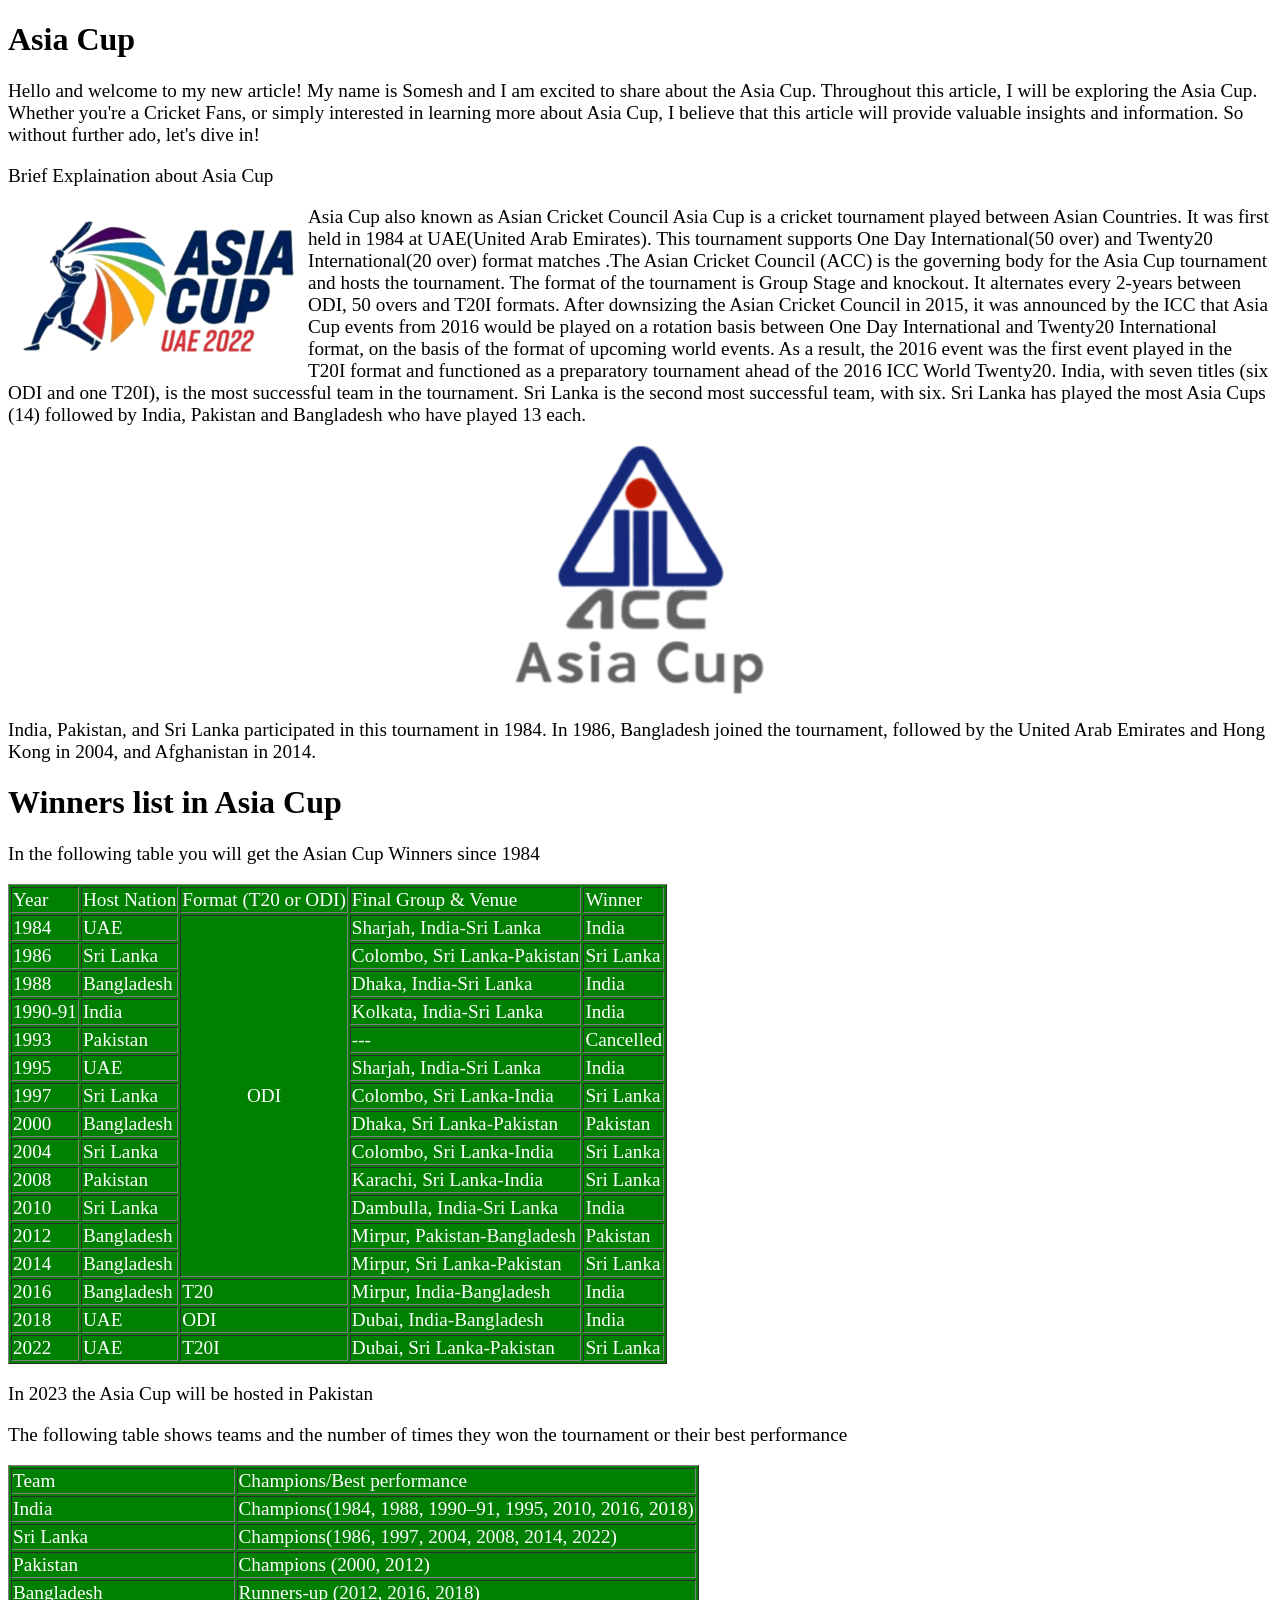
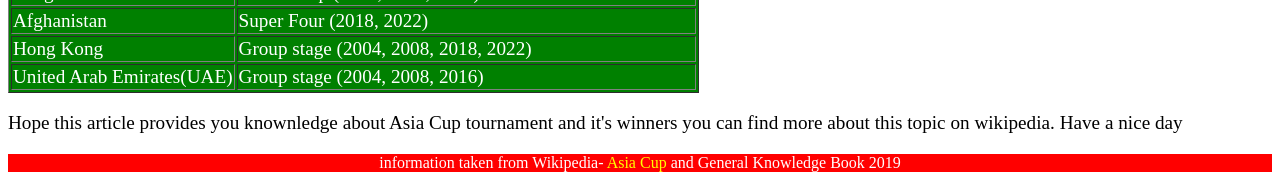
==== index.html @ bb352788 "Add files via upload" ====
<!DOCTYPE html>
<html lang="en">
<head>
    <meta charset="UTF-8">
    <meta http-equiv="X-UA-Compatible" content="IE=edge">
    <meta name="viewport" content="width=device-width, initial-scale=1.0">
    <title>Asian Cup - Cricket    </title>
    <link rel="stylesheet" href="style.css">
</head>
<body>

    <main>
        <h1>Asia Cup</h1>
        <p>Hello and welcome to my new article! My name is Somesh and I am excited to share about the Asia Cup. Throughout this article, I will be exploring the Asia Cup. Whether you're a Cricket Fans, or simply interested in learning more about Asia Cup, I believe that this article will provide valuable insights and information. So without further ado, let's dive in!</p>
        <p>Brief Explaination about Asia Cup</p>
        <img class="img1" src="ACC_Asia_Cup_2022_UAE_Logo.png" alt="" title="Asia Cup UAE 2022">
        <p>Asia Cup also known as Asian Cricket Council Asia Cup is a cricket tournament played between Asian Countries. It was first held in 1984 at UAE(United Arab Emirates). This tournament supports One Day International(50 over) and Twenty20 International(20 over) format matches .The Asian Cricket Council (ACC) is the governing body for the Asia Cup tournament and hosts the tournament. The format of the tournament is Group Stage and knockout. It alternates every 2-years between ODI, 50 overs and T20I formats. After downsizing the Asian Cricket Council in 2015, it was announced by the ICC that Asia Cup events from 2016 would be played on a rotation basis between One Day International and Twenty20 International format, on the basis of the format of upcoming world events. As a result, the 2016 event was the first event played in the T20I format and functioned as a preparatory tournament ahead of the 2016 ICC World Twenty20. India, with seven titles (six ODI and one T20I), is the most successful team in the tournament. Sri Lanka is the second most successful team, with six. Sri Lanka has played the most Asia Cups (14) followed by India, Pakistan and Bangladesh who have played 13 each.</p>
        <center><img class="img2" src="Asia_Cup_(logo).svg.png" alt="" title="Asian Cricket Council Asia Cup"></center>
        <p>India, Pakistan, and Sri Lanka participated in this tournament in 1984. In 1986, Bangladesh joined the tournament, followed by the United Arab Emirates and Hong Kong in 2004, and Afghanistan in 2014.</p>
        <h1>Winners list in Asia Cup</h1>
        <p>In the following table you will get the Asian Cup Winners since 1984</p>
        <table border="1">
            <tr>
                <td>Year</td>
                <td>Host Nation</td>
                <td>Format (T20 or ODI)</td>
                <td>Final Group & Venue</td>
                <td>Winner</td>
            </tr>
            <tr>
                <td>1984</td>
                <td>UAE</td>
                <td rowspan="13"><center>ODI</center></td>
                <td>Sharjah, India-Sri Lanka</td>
                <td>India</td>
            </tr>
            <tr>
                <td>1986</td>
                <td>Sri Lanka</td>
                <td>Colombo, Sri Lanka-Pakistan</td>
                <td>Sri Lanka</td>
            </tr>
            <tr>
                <td>1988</td>
                <td>Bangladesh</td>
                <td>Dhaka, India-Sri Lanka</td>
                <td>India</td>
            </tr>
            <tr>
                <td>1990-91</td>
                <td>India</td>
                <td>Kolkata, India-Sri Lanka</td>
                <td>India</td>
            </tr>
            <tr>
                <td>1993</td>
                <td>Pakistan</td>
                <td>---</td>
                <td>Cancelled</td>
            </tr>
            <tr>
                <td>1995</td>
                <td>UAE</td>
                <td>Sharjah, India-Sri Lanka</td>
                <td>India</td>
            </tr>
            <tr>
                <td>1997</td>
                <td>Sri Lanka</td>
                <td>Colombo, Sri Lanka-India</td>
                <td>Sri Lanka</td>
            </tr>
            <tr>
                <td>2000</td>
                <td>Bangladesh</td>
                <td>Dhaka, Sri Lanka-Pakistan</td>
                <td>Pakistan</td>
            </tr>
            <tr>
                <td>2004</td>
                <td>Sri Lanka</td>
                <td>Colombo, Sri Lanka-India</td>
                <td>Sri Lanka</td>
            </tr>
            <tr>
                <td>2008</td>
                <td>Pakistan</td>
                <td>Karachi, Sri Lanka-India</td>
                <td>Sri Lanka</td>
            </tr>
            <tr>
                <td>2010</td>
                <td>Sri Lanka</td>
                <td>Dambulla, India-Sri Lanka</td>
                <td>India</td>
            </tr>
            <tr>
                <td>2012</td>
                <td>Bangladesh</td>
                <td>Mirpur, Pakistan-Bangladesh</td>
                <td>Pakistan</td>
            </tr>
            <tr>
                <td>2014</td>
                <td>Bangladesh</td>
                <td>Mirpur, Sri Lanka-Pakistan</td>
                <td>Sri Lanka</td>
            </tr>
            <tr>
                <td>2016</td>
                <td>Bangladesh</td>
                <td>T20</td>
                <td>Mirpur, India-Bangladesh</td>
                <td>India</td>
            </tr>
            <tr>
                <td>2018</td>
                <td>UAE</td>
                <td>ODI</td>
                <td>Dubai, India-Bangladesh</td>
                <td>India</td>
            </tr>
            <tr>
                <td>2022</td>
                <td>UAE</td>
                <td>T20I</td>
                <td>Dubai, Sri Lanka-Pakistan</td>
                <td>Sri Lanka</td>
            </tr>
        </table>
        <P>In 2023 the Asia Cup will be hosted in Pakistan</P>
        <P>The following table shows teams and the number of times they won the tournament or their best performance</P>
        <table border="1">
            <tr>
                <td>Team</td>
                <td>Champions/Best performance</td>
            </tr>
            <tr>
                <td>India</td>
                <td>Champions(1984, 1988, 1990–91, 1995, 2010, 2016, 2018)</td>
            </tr>
            <tr>
                <td>Sri Lanka</td>
                <td>Champions(1986, 1997, 2004, 2008, 2014, 2022)</td>
            </tr>
            <tr>
                <td>Pakistan</td>
                <td>Champions (2000, 2012)</td>
            </tr>
            <tr>
                <td>Bangladesh</td>
                <td>Runners-up (2012, 2016, 2018)</td>
            </tr>
            <tr>
                <td>Afghanistan</td>
                <td>Super Four (2018, 2022)</td>
            </tr>
            <tr>
                <td>Hong Kong</td>
                <td>Group stage (2004, 2008, 2018, 2022)</td>
            </tr>
            <tr>
                <td>United Arab Emirates(UAE)</td>
                <td>Group stage (2004, 2008, 2016)</td>
            </tr>
        </table>
        <p>Hope this article provides you knownledge about Asia Cup tournament and it's winners you can find more about this topic on wikipedia. Have a nice day</p>
    </main>
    <footer>information taken from Wikipedia- <a href="https://en.wikipedia.org/wiki/Asia_Cup">Asia Cup</a> and General Knowledge Book 2019</footer>
</body>
</html>
---- style.css ----
p {
    font-size: larger;
    font-family: cursive;
}
.img1 {
    float: left;
}
.img2 {
    height: 250px;
    width: 250px;
}
table {
    border-color: black solid;
    background-color: green;
    color: white;
    font-size: larger;
    font-family: cursive;
}
footer {
    left: 0;
    bottom: 0;
    width: 100%;
    background-color: red;
    color: white;
    text-align: center;
}
footer a {
    text-decoration: none;
    color: yellow;
}
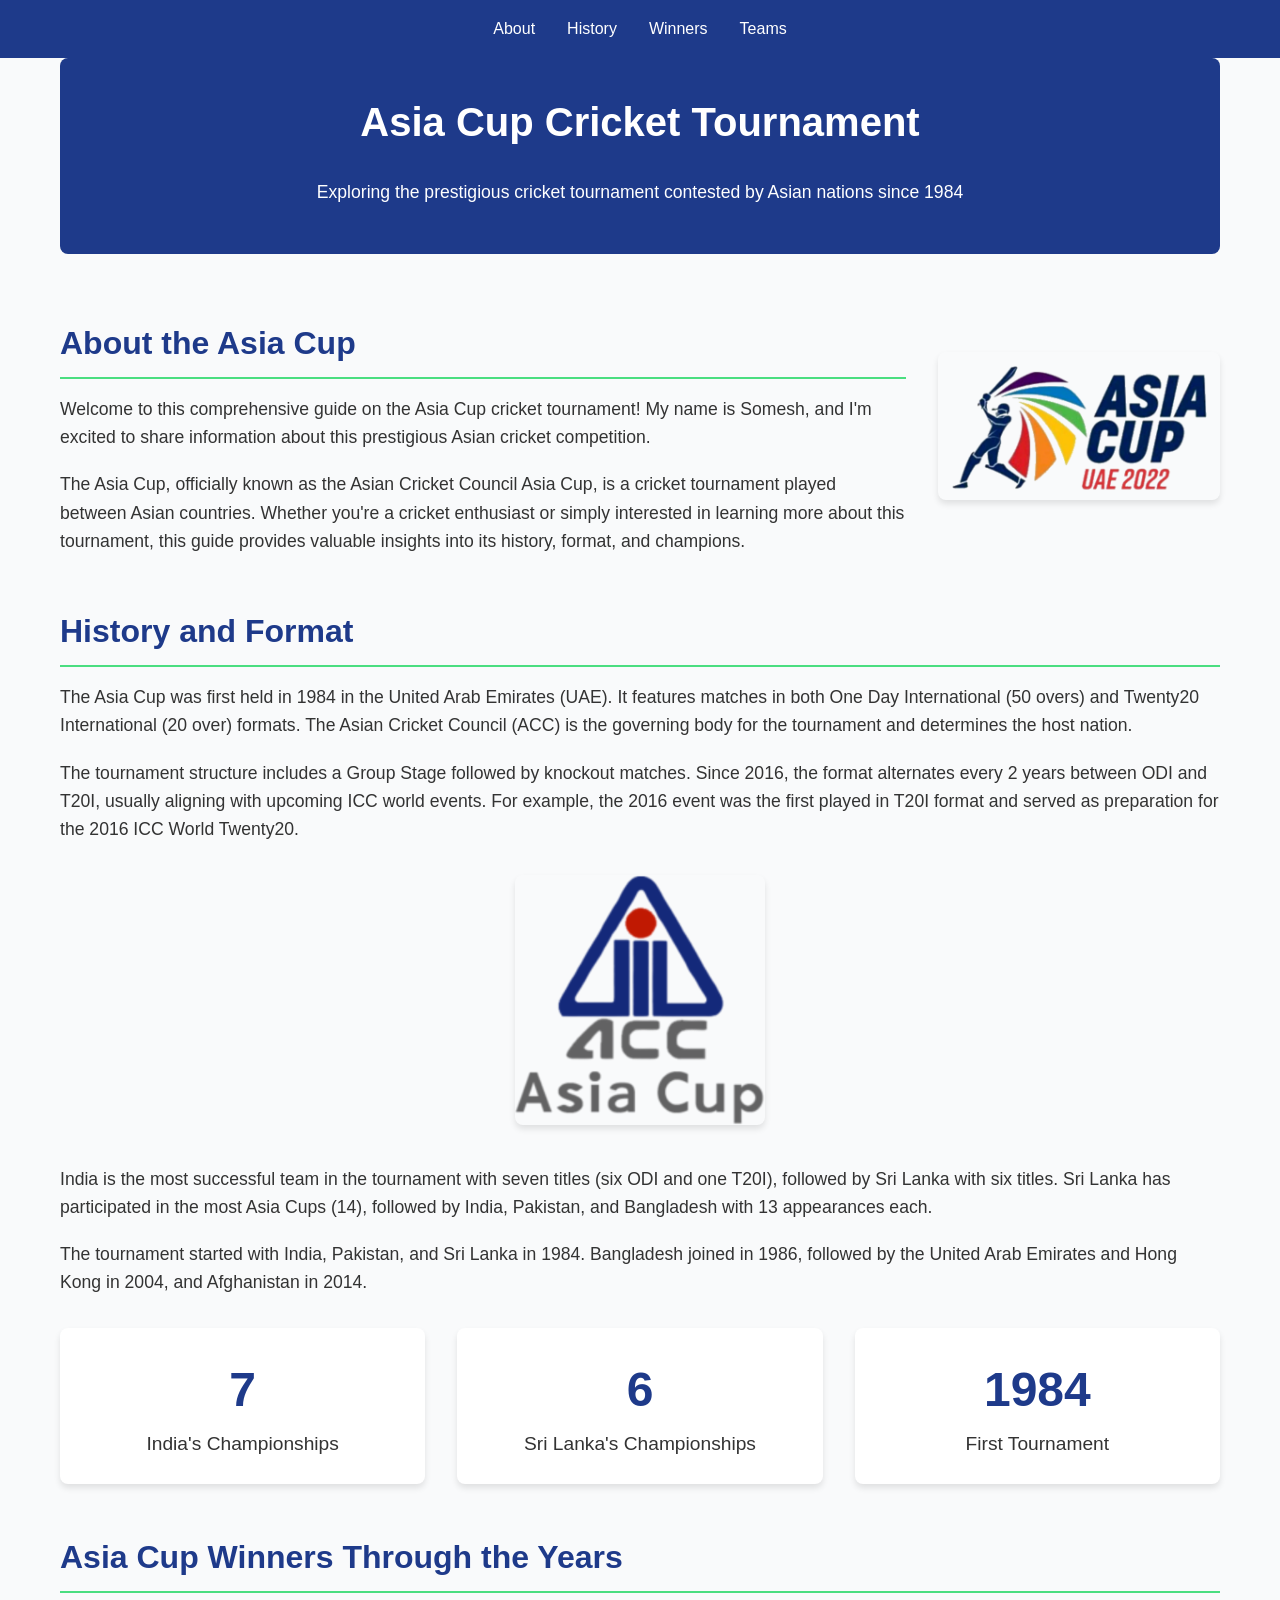
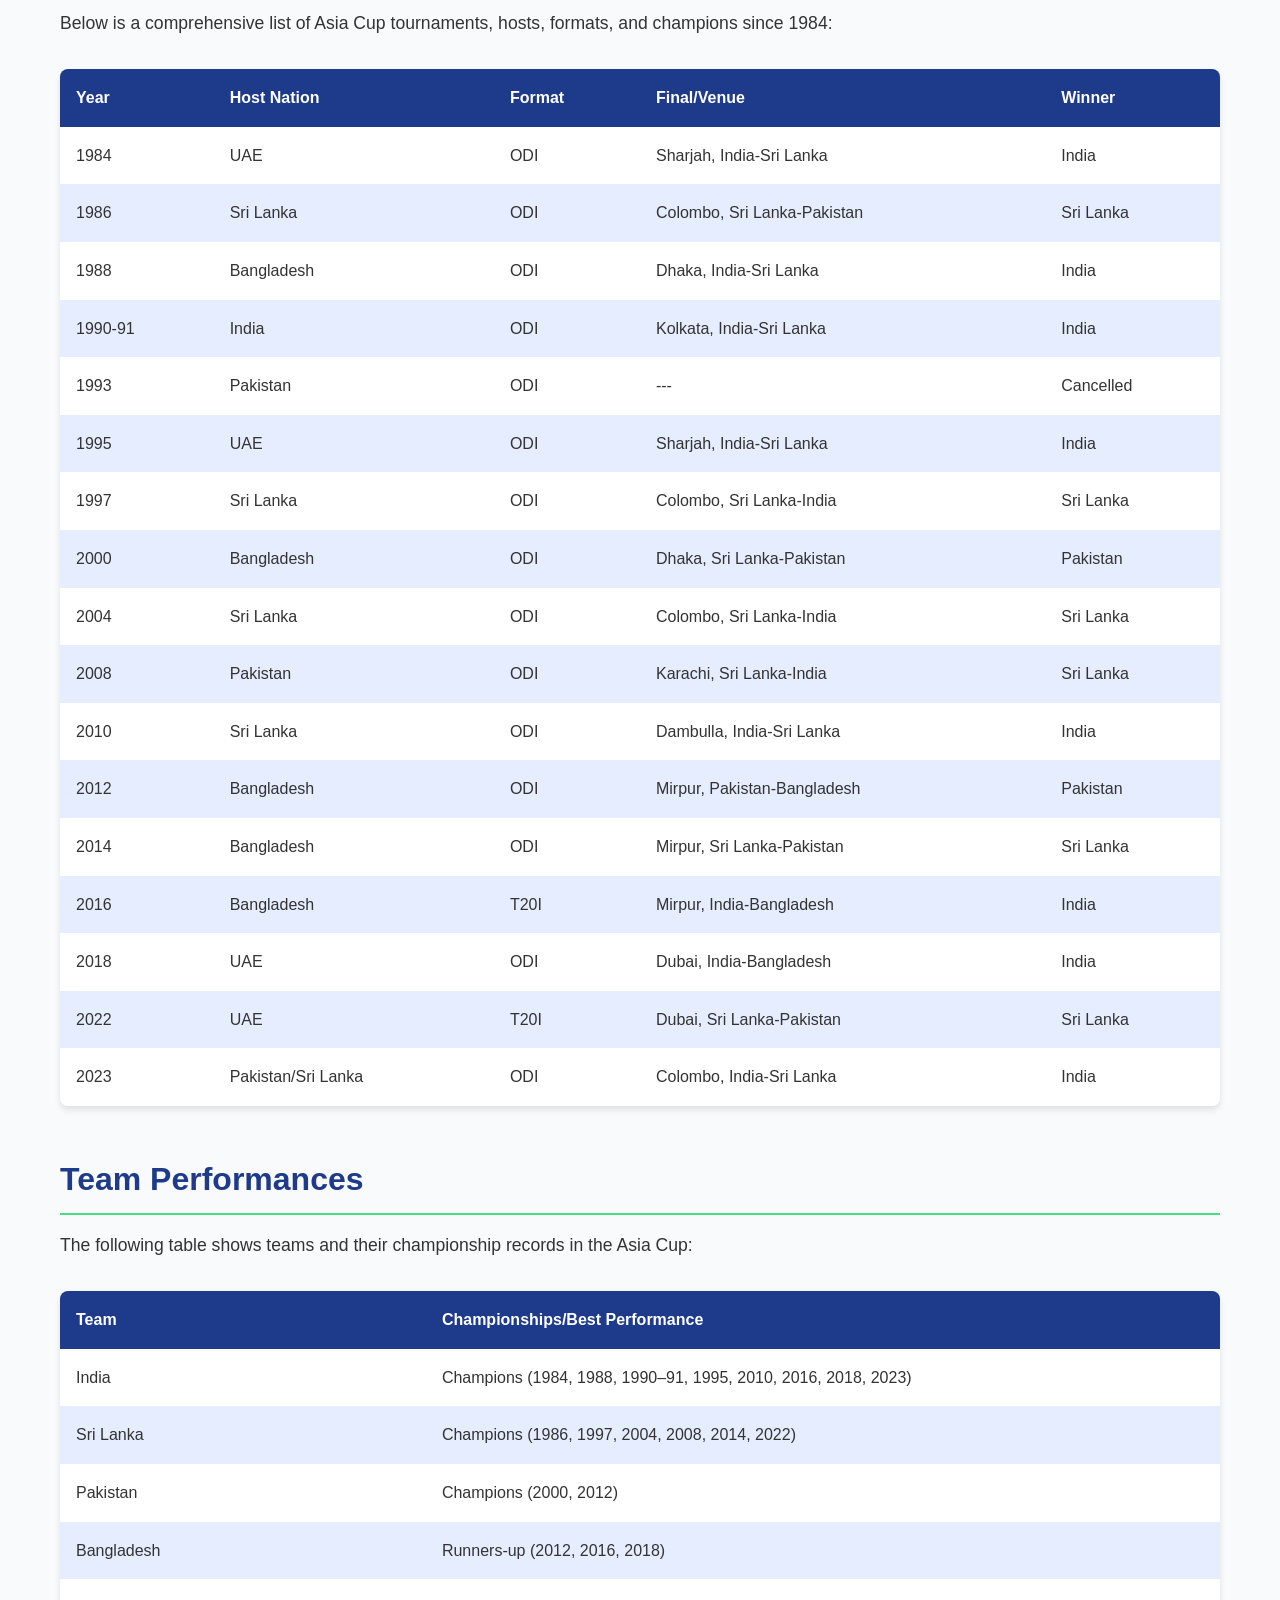
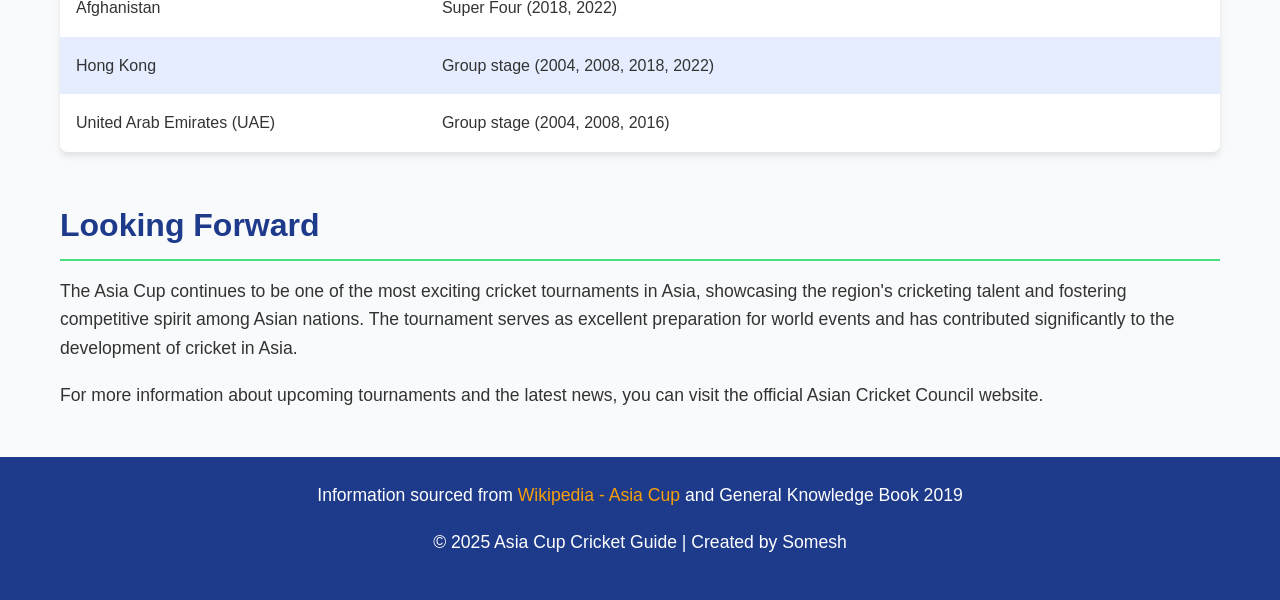
==== commit fe63a248: "Update index.html" ====
--- a/index.html
+++ b/index.html
@@ -4,168 +4,500 @@
     <meta charset="UTF-8">
     <meta http-equiv="X-UA-Compatible" content="IE=edge">
     <meta name="viewport" content="width=device-width, initial-scale=1.0">
-    <title>Asian Cup - Cricket    </title>
-    <link rel="stylesheet" href="style.css">
+    <meta name="google-site-verification" content="39ZZ3-L82EYcv0VTe3pwv89gAWM722PLMwTSC3e5MtI" />
+    <title>Asia Cup Cricket - History and Champions</title>
+    <style>
+        :root {
+            --primary-color: #1e3a8a;
+            --secondary-color: #4ade80;
+            --accent-color: #f59e0b;
+            --text-color: #333;
+            --light-bg: #f9fafb;
+            --table-header: #1e3a8a;
+            --table-row-even: #e5edff;
+            --table-row-odd: #ffffff;
+        }
+        
+        * {
+            margin: 0;
+            padding: 0;
+            box-sizing: border-box;
+        }
+        
+        body {
+            font-family: 'Segoe UI', Tahoma, Geneva, Verdana, sans-serif;
+            line-height: 1.6;
+            color: var(--text-color);
+            background-color: var(--light-bg);
+        }
+        
+        .container {
+            max-width: 1200px;
+            margin: 0 auto;
+            padding: 0 20px;
+        }
+        
+        header {
+            background-color: var(--primary-color);
+            color: white;
+            padding: 1rem 0;
+            position: sticky;
+            top: 0;
+            z-index: 100;
+        }
+        
+        nav ul {
+            display: flex;
+            list-style: none;
+            justify-content: center;
+            gap: 2rem;
+        }
+        
+        nav a {
+            color: white;
+            text-decoration: none;
+            font-weight: 500;
+            transition: color 0.3s;
+        }
+        
+        nav a:hover {
+            color: var(--accent-color);
+        }
+        
+        main {
+            padding: 2rem 0;
+        }
+        
+        section {
+            margin-bottom: 3rem;
+        }
+        
+        h1, h2, h3 {
+            color: var(--primary-color);
+            margin-bottom: 1rem;
+        }
+        
+        h1 {
+            font-size: 2.5rem;
+            text-align: center;
+            margin-bottom: 1.5rem;
+        }
+        
+        h2 {
+            font-size: 2rem;
+            border-bottom: 2px solid var(--secondary-color);
+            padding-bottom: 0.5rem;
+            margin-top: 2rem;
+        }
+        
+        p {
+            margin-bottom: 1.2rem;
+            font-size: 1.1rem;
+        }
+        
+        .hero {
+            text-align: center;
+            padding: 2rem 0;
+            background-color: var(--primary-color);
+            color: white;
+            margin-bottom: 2rem;
+            border-radius: 8px;
+        }
+        
+        .hero h1 {
+            color: white;
+        }
+        
+        .hero p {
+            max-width: 800px;
+            margin: 0 auto 1rem;
+        }
+        
+        .intro {
+            display: flex;
+            align-items: center;
+            gap: 2rem;
+            margin-bottom: 2rem;
+        }
+        
+        @media (max-width: 768px) {
+            .intro {
+                flex-direction: column;
+            }
+        }
+        
+        .intro-text {
+            flex: 3;
+        }
+        
+        .intro-image {
+            flex: 1;
+            text-align: center;
+        }
+        
+        img {
+            max-width: 100%;
+            height: auto;
+            border-radius: 8px;
+            box-shadow: 0 4px 6px rgba(0, 0, 0, 0.1);
+        }
+        
+        .logo-container {
+            text-align: center;
+            margin: 2rem 0;
+        }
+        
+        .logo {
+            height: 250px;
+            width: auto;
+        }
+        
+        table {
+            width: 100%;
+            border-collapse: collapse;
+            margin: 2rem 0;
+            box-shadow: 0 4px 6px rgba(0, 0, 0, 0.1);
+            border-radius: 8px;
+            overflow: hidden;
+        }
+        
+        th, td {
+            padding: 1rem;
+            text-align: left;
+            border: none;
+        }
+        
+        th {
+            background-color: var(--table-header);
+            color: white;
+            font-weight: 600;
+        }
+        
+        tr:nth-child(even) {
+            background-color: var(--table-row-even);
+        }
+        
+        tr:nth-child(odd) {
+            background-color: var(--table-row-odd);
+        }
+        
+        footer {
+            background-color: var(--primary-color);
+            color: white;
+            text-align: center;
+            padding: 1.5rem 0;
+            margin-top: 3rem;
+        }
+        
+        footer a {
+            color: var(--accent-color);
+            text-decoration: none;
+            font-weight: 500;
+        }
+        
+        footer a:hover {
+            text-decoration: underline;
+        }
+        
+        .stats-container {
+            display: grid;
+            grid-template-columns: repeat(auto-fit, minmax(300px, 1fr));
+            gap: 2rem;
+            margin: 2rem 0;
+        }
+        
+        .stat-card {
+            background-color: white;
+            border-radius: 8px;
+            padding: 1.5rem;
+            box-shadow: 0 4px 6px rgba(0, 0, 0, 0.1);
+            text-align: center;
+        }
+        
+        .stat-number {
+            font-size: 3rem;
+            font-weight: bold;
+            color: var(--primary-color);
+        }
+        
+        .stat-title {
+            font-size: 1.2rem;
+            color: var(--text-color);
+        }
+        
+        @media (max-width: 768px) {
+            nav ul {
+                flex-direction: column;
+                gap: 0.5rem;
+                text-align: center;
+            }
+            
+            table {
+                display: block;
+                overflow-x: auto;
+            }
+            
+            .stat-card {
+                padding: 1rem;
+            }
+        }
+    </style>
 </head>
 <body>
+    <header>
+        <div class="container">
+            <nav>
+                <ul>
+                    <li><a href="#about">About</a></li>
+                    <li><a href="#history">History</a></li>
+                    <li><a href="#winners">Winners</a></li>
+                    <li><a href="#teams">Teams</a></li>
+                </ul>
+            </nav>
+        </div>
+    </header>
 
-    <main>
-        <h1>Asia Cup</h1>
-        <p>Hello and welcome to my new article! My name is Somesh and I am excited to share about the Asia Cup. Throughout this article, I will be exploring the Asia Cup. Whether you're a Cricket Fans, or simply interested in learning more about Asia Cup, I believe that this article will provide valuable insights and information. So without further ado, let's dive in!</p>
-        <p>Brief Explaination about Asia Cup</p>
-        <img class="img1" src="ACC_Asia_Cup_2022_UAE_Logo.png" alt="" title="Asia Cup UAE 2022">
-        <p>Asia Cup also known as Asian Cricket Council Asia Cup is a cricket tournament played between Asian Countries. It was first held in 1984 at UAE(United Arab Emirates). This tournament supports One Day International(50 over) and Twenty20 International(20 over) format matches .The Asian Cricket Council (ACC) is the governing body for the Asia Cup tournament and hosts the tournament. The format of the tournament is Group Stage and knockout. It alternates every 2-years between ODI, 50 overs and T20I formats. After downsizing the Asian Cricket Council in 2015, it was announced by the ICC that Asia Cup events from 2016 would be played on a rotation basis between One Day International and Twenty20 International format, on the basis of the format of upcoming world events. As a result, the 2016 event was the first event played in the T20I format and functioned as a preparatory tournament ahead of the 2016 ICC World Twenty20. India, with seven titles (six ODI and one T20I), is the most successful team in the tournament. Sri Lanka is the second most successful team, with six. Sri Lanka has played the most Asia Cups (14) followed by India, Pakistan and Bangladesh who have played 13 each.</p>
-        <center><img class="img2" src="Asia_Cup_(logo).svg.png" alt="" title="Asian Cricket Council Asia Cup"></center>
-        <p>India, Pakistan, and Sri Lanka participated in this tournament in 1984. In 1986, Bangladesh joined the tournament, followed by the United Arab Emirates and Hong Kong in 2004, and Afghanistan in 2014.</p>
-        <h1>Winners list in Asia Cup</h1>
-        <p>In the following table you will get the Asian Cup Winners since 1984</p>
-        <table border="1">
-            <tr>
-                <td>Year</td>
-                <td>Host Nation</td>
-                <td>Format (T20 or ODI)</td>
-                <td>Final Group & Venue</td>
-                <td>Winner</td>
-            </tr>
-            <tr>
-                <td>1984</td>
-                <td>UAE</td>
-                <td rowspan="13"><center>ODI</center></td>
-                <td>Sharjah, India-Sri Lanka</td>
-                <td>India</td>
-            </tr>
-            <tr>
-                <td>1986</td>
-                <td>Sri Lanka</td>
-                <td>Colombo, Sri Lanka-Pakistan</td>
-                <td>Sri Lanka</td>
-            </tr>
-            <tr>
-                <td>1988</td>
-                <td>Bangladesh</td>
-                <td>Dhaka, India-Sri Lanka</td>
-                <td>India</td>
-            </tr>
-            <tr>
-                <td>1990-91</td>
-                <td>India</td>
-                <td>Kolkata, India-Sri Lanka</td>
-                <td>India</td>
-            </tr>
-            <tr>
-                <td>1993</td>
-                <td>Pakistan</td>
-                <td>---</td>
-                <td>Cancelled</td>
-            </tr>
-            <tr>
-                <td>1995</td>
-                <td>UAE</td>
-                <td>Sharjah, India-Sri Lanka</td>
-                <td>India</td>
-            </tr>
-            <tr>
-                <td>1997</td>
-                <td>Sri Lanka</td>
-                <td>Colombo, Sri Lanka-India</td>
-                <td>Sri Lanka</td>
-            </tr>
-            <tr>
-                <td>2000</td>
-                <td>Bangladesh</td>
-                <td>Dhaka, Sri Lanka-Pakistan</td>
-                <td>Pakistan</td>
-            </tr>
-            <tr>
-                <td>2004</td>
-                <td>Sri Lanka</td>
-                <td>Colombo, Sri Lanka-India</td>
-                <td>Sri Lanka</td>
-            </tr>
-            <tr>
-                <td>2008</td>
-                <td>Pakistan</td>
-                <td>Karachi, Sri Lanka-India</td>
-                <td>Sri Lanka</td>
-            </tr>
-            <tr>
-                <td>2010</td>
-                <td>Sri Lanka</td>
-                <td>Dambulla, India-Sri Lanka</td>
-                <td>India</td>
-            </tr>
-            <tr>
-                <td>2012</td>
-                <td>Bangladesh</td>
-                <td>Mirpur, Pakistan-Bangladesh</td>
-                <td>Pakistan</td>
-            </tr>
-            <tr>
-                <td>2014</td>
-                <td>Bangladesh</td>
-                <td>Mirpur, Sri Lanka-Pakistan</td>
-                <td>Sri Lanka</td>
-            </tr>
-            <tr>
-                <td>2016</td>
-                <td>Bangladesh</td>
-                <td>T20</td>
-                <td>Mirpur, India-Bangladesh</td>
-                <td>India</td>
-            </tr>
-            <tr>
-                <td>2018</td>
-                <td>UAE</td>
-                <td>ODI</td>
-                <td>Dubai, India-Bangladesh</td>
-                <td>India</td>
-            </tr>
-            <tr>
-                <td>2022</td>
-                <td>UAE</td>
-                <td>T20I</td>
-                <td>Dubai, Sri Lanka-Pakistan</td>
-                <td>Sri Lanka</td>
-            </tr>
-        </table>
-        <P>In 2023 the Asia Cup will be hosted in Pakistan</P>
-        <P>The following table shows teams and the number of times they won the tournament or their best performance</P>
-        <table border="1">
-            <tr>
-                <td>Team</td>
-                <td>Champions/Best performance</td>
-            </tr>
-            <tr>
-                <td>India</td>
-                <td>Champions(1984, 1988, 1990–91, 1995, 2010, 2016, 2018)</td>
-            </tr>
-            <tr>
-                <td>Sri Lanka</td>
-                <td>Champions(1986, 1997, 2004, 2008, 2014, 2022)</td>
-            </tr>
-            <tr>
-                <td>Pakistan</td>
-                <td>Champions (2000, 2012)</td>
-            </tr>
-            <tr>
-                <td>Bangladesh</td>
-                <td>Runners-up (2012, 2016, 2018)</td>
-            </tr>
-            <tr>
-                <td>Afghanistan</td>
-                <td>Super Four (2018, 2022)</td>
-            </tr>
-            <tr>
-                <td>Hong Kong</td>
-                <td>Group stage (2004, 2008, 2018, 2022)</td>
-            </tr>
-            <tr>
-                <td>United Arab Emirates(UAE)</td>
-                <td>Group stage (2004, 2008, 2016)</td>
-            </tr>
-        </table>
-        <p>Hope this article provides you knownledge about Asia Cup tournament and it's winners you can find more about this topic on wikipedia. Have a nice day</p>
+    <main class="container">
+        <div class="hero">
+            <h1>Asia Cup Cricket Tournament</h1>
+            <p>Exploring the prestigious cricket tournament contested by Asian nations since 1984</p>
+        </div>
+        
+        <section id="about" class="intro">
+            <div class="intro-text">
+                <h2>About the Asia Cup</h2>
+                <p>Welcome to this comprehensive guide on the Asia Cup cricket tournament! My name is Somesh, and I'm excited to share information about this prestigious Asian cricket competition.</p>
+                <p>The Asia Cup, officially known as the Asian Cricket Council Asia Cup, is a cricket tournament played between Asian countries. Whether you're a cricket enthusiast or simply interested in learning more about this tournament, this guide provides valuable insights into its history, format, and champions.</p>
+            </div>
+            <div class="intro-image">
+                <img src="ACC_Asia_Cup_2022_UAE_Logo.png" alt="Asia Cup UAE 2022 Logo" title="Asia Cup UAE 2022">
+            </div>
+        </section>
+        
+        <section id="history">
+            <h2>History and Format</h2>
+            <p>The Asia Cup was first held in 1984 in the United Arab Emirates (UAE). It features matches in both One Day International (50 overs) and Twenty20 International (20 over) formats. The Asian Cricket Council (ACC) is the governing body for the tournament and determines the host nation.</p>
+            
+            <p>The tournament structure includes a Group Stage followed by knockout matches. Since 2016, the format alternates every 2 years between ODI and T20I, usually aligning with upcoming ICC world events. For example, the 2016 event was the first played in T20I format and served as preparation for the 2016 ICC World Twenty20.</p>
+            
+            <div class="logo-container">
+                <img class="logo" src="Asia_Cup_(logo).svg.png" alt="Asian Cricket Council Asia Cup Logo" title="Asian Cricket Council Asia Cup">
+            </div>
+            
+            <p>India is the most successful team in the tournament with seven titles (six ODI and one T20I), followed by Sri Lanka with six titles. Sri Lanka has participated in the most Asia Cups (14), followed by India, Pakistan, and Bangladesh with 13 appearances each.</p>
+            
+            <p>The tournament started with India, Pakistan, and Sri Lanka in 1984. Bangladesh joined in 1986, followed by the United Arab Emirates and Hong Kong in 2004, and Afghanistan in 2014.</p>
+            
+            <div class="stats-container">
+                <div class="stat-card">
+                    <div class="stat-number">7</div>
+                    <div class="stat-title">India's Championships</div>
+                </div>
+                <div class="stat-card">
+                    <div class="stat-number">6</div>
+                    <div class="stat-title">Sri Lanka's Championships</div>
+                </div>
+                <div class="stat-card">
+                    <div class="stat-number">1984</div>
+                    <div class="stat-title">First Tournament</div>
+                </div>
+            </div>
+        </section>
+        
+        <section id="winners">
+            <h2>Asia Cup Winners Through the Years</h2>
+            <p>Below is a comprehensive list of Asia Cup tournaments, hosts, formats, and champions since 1984:</p>
+            
+            <table>
+                <thead>
+                    <tr>
+                        <th>Year</th>
+                        <th>Host Nation</th>
+                        <th>Format</th>
+                        <th>Final/Venue</th>
+                        <th>Winner</th>
+                    </tr>
+                </thead>
+                <tbody>
+                    <tr>
+                        <td>1984</td>
+                        <td>UAE</td>
+                        <td>ODI</td>
+                        <td>Sharjah, India-Sri Lanka</td>
+                        <td>India</td>
+                    </tr>
+                    <tr>
+                        <td>1986</td>
+                        <td>Sri Lanka</td>
+                        <td>ODI</td>
+                        <td>Colombo, Sri Lanka-Pakistan</td>
+                        <td>Sri Lanka</td>
+                    </tr>
+                    <tr>
+                        <td>1988</td>
+                        <td>Bangladesh</td>
+                        <td>ODI</td>
+                        <td>Dhaka, India-Sri Lanka</td>
+                        <td>India</td>
+                    </tr>
+                    <tr>
+                        <td>1990-91</td>
+                        <td>India</td>
+                        <td>ODI</td>
+                        <td>Kolkata, India-Sri Lanka</td>
+                        <td>India</td>
+                    </tr>
+                    <tr>
+                        <td>1993</td>
+                        <td>Pakistan</td>
+                        <td>ODI</td>
+                        <td>---</td>
+                        <td>Cancelled</td>
+                    </tr>
+                    <tr>
+                        <td>1995</td>
+                        <td>UAE</td>
+                        <td>ODI</td>
+                        <td>Sharjah, India-Sri Lanka</td>
+                        <td>India</td>
+                    </tr>
+                    <tr>
+                        <td>1997</td>
+                        <td>Sri Lanka</td>
+                        <td>ODI</td>
+                        <td>Colombo, Sri Lanka-India</td>
+                        <td>Sri Lanka</td>
+                    </tr>
+                    <tr>
+                        <td>2000</td>
+                        <td>Bangladesh</td>
+                        <td>ODI</td>
+                        <td>Dhaka, Sri Lanka-Pakistan</td>
+                        <td>Pakistan</td>
+                    </tr>
+                    <tr>
+                        <td>2004</td>
+                        <td>Sri Lanka</td>
+                        <td>ODI</td>
+                        <td>Colombo, Sri Lanka-India</td>
+                        <td>Sri Lanka</td>
+                    </tr>
+                    <tr>
+                        <td>2008</td>
+                        <td>Pakistan</td>
+                        <td>ODI</td>
+                        <td>Karachi, Sri Lanka-India</td>
+                        <td>Sri Lanka</td>
+                    </tr>
+                    <tr>
+                        <td>2010</td>
+                        <td>Sri Lanka</td>
+                        <td>ODI</td>
+                        <td>Dambulla, India-Sri Lanka</td>
+                        <td>India</td>
+                    </tr>
+                    <tr>
+                        <td>2012</td>
+                        <td>Bangladesh</td>
+                        <td>ODI</td>
+                        <td>Mirpur, Pakistan-Bangladesh</td>
+                        <td>Pakistan</td>
+                    </tr>
+                    <tr>
+                        <td>2014</td>
+                        <td>Bangladesh</td>
+                        <td>ODI</td>
+                        <td>Mirpur, Sri Lanka-Pakistan</td>
+                        <td>Sri Lanka</td>
+                    </tr>
+                    <tr>
+                        <td>2016</td>
+                        <td>Bangladesh</td>
+                        <td>T20I</td>
+                        <td>Mirpur, India-Bangladesh</td>
+                        <td>India</td>
+                    </tr>
+                    <tr>
+                        <td>2018</td>
+                        <td>UAE</td>
+                        <td>ODI</td>
+                        <td>Dubai, India-Bangladesh</td>
+                        <td>India</td>
+                    </tr>
+                    <tr>
+                        <td>2022</td>
+                        <td>UAE</td>
+                        <td>T20I</td>
+                        <td>Dubai, Sri Lanka-Pakistan</td>
+                        <td>Sri Lanka</td>
+                    </tr>
+                    <tr>
+                        <td>2023</td>
+                        <td>Pakistan/Sri Lanka</td>
+                        <td>ODI</td>
+                        <td>Colombo, India-Sri Lanka</td>
+                        <td>India</td>
+                    </tr>
+                </tbody>
+            </table>
+        </section>
+        
+        <section id="teams">
+            <h2>Team Performances</h2>
+            <p>The following table shows teams and their championship records in the Asia Cup:</p>
+            
+            <table>
+                <thead>
+                    <tr>
+                        <th>Team</th>
+                        <th>Championships/Best Performance</th>
+                    </tr>
+                </thead>
+                <tbody>
+                    <tr>
+                        <td>India</td>
+                        <td>Champions (1984, 1988, 1990–91, 1995, 2010, 2016, 2018, 2023)</td>
+                    </tr>
+                    <tr>
+                        <td>Sri Lanka</td>
+                        <td>Champions (1986, 1997, 2004, 2008, 2014, 2022)</td>
+                    </tr>
+                    <tr>
+                        <td>Pakistan</td>
+                        <td>Champions (2000, 2012)</td>
+                    </tr>
+                    <tr>
+                        <td>Bangladesh</td>
+                        <td>Runners-up (2012, 2016, 2018)</td>
+                    </tr>
+                    <tr>
+                        <td>Afghanistan</td>
+                        <td>Super Four (2018, 2022)</td>
+                    </tr>
+                    <tr>
+                        <td>Hong Kong</td>
+                        <td>Group stage (2004, 2008, 2018, 2022)</td>
+                    </tr>
+                    <tr>
+                        <td>United Arab Emirates (UAE)</td>
+                        <td>Group stage (2004, 2008, 2016)</td>
+                    </tr>
+                </tbody>
+            </table>
+        </section>
+        
+        <section>
+            <h2>Looking Forward</h2>
+            <p>The Asia Cup continues to be one of the most exciting cricket tournaments in Asia, showcasing the region's cricketing talent and fostering competitive spirit among Asian nations. The tournament serves as excellent preparation for world events and has contributed significantly to the development of cricket in Asia.</p>
+            <p>For more information about upcoming tournaments and the latest news, you can visit the official Asian Cricket Council website.</p>
+        </section>
     </main>
-    <footer>information taken from Wikipedia- <a href="https://en.wikipedia.org/wiki/Asia_Cup">Asia Cup</a> and General Knowledge Book 2019</footer>
+    
+    <footer>
+        <div class="container">
+            <p>Information sourced from <a href="https://en.wikipedia.org/wiki/Asia_Cup" target="_blank">Wikipedia - Asia Cup</a> and General Knowledge Book 2019</p>
+            <p>© 2025 Asia Cup Cricket Guide | Created by Somesh</p>
+        </div>
+    </footer>
 </body>
-</html>+</html>
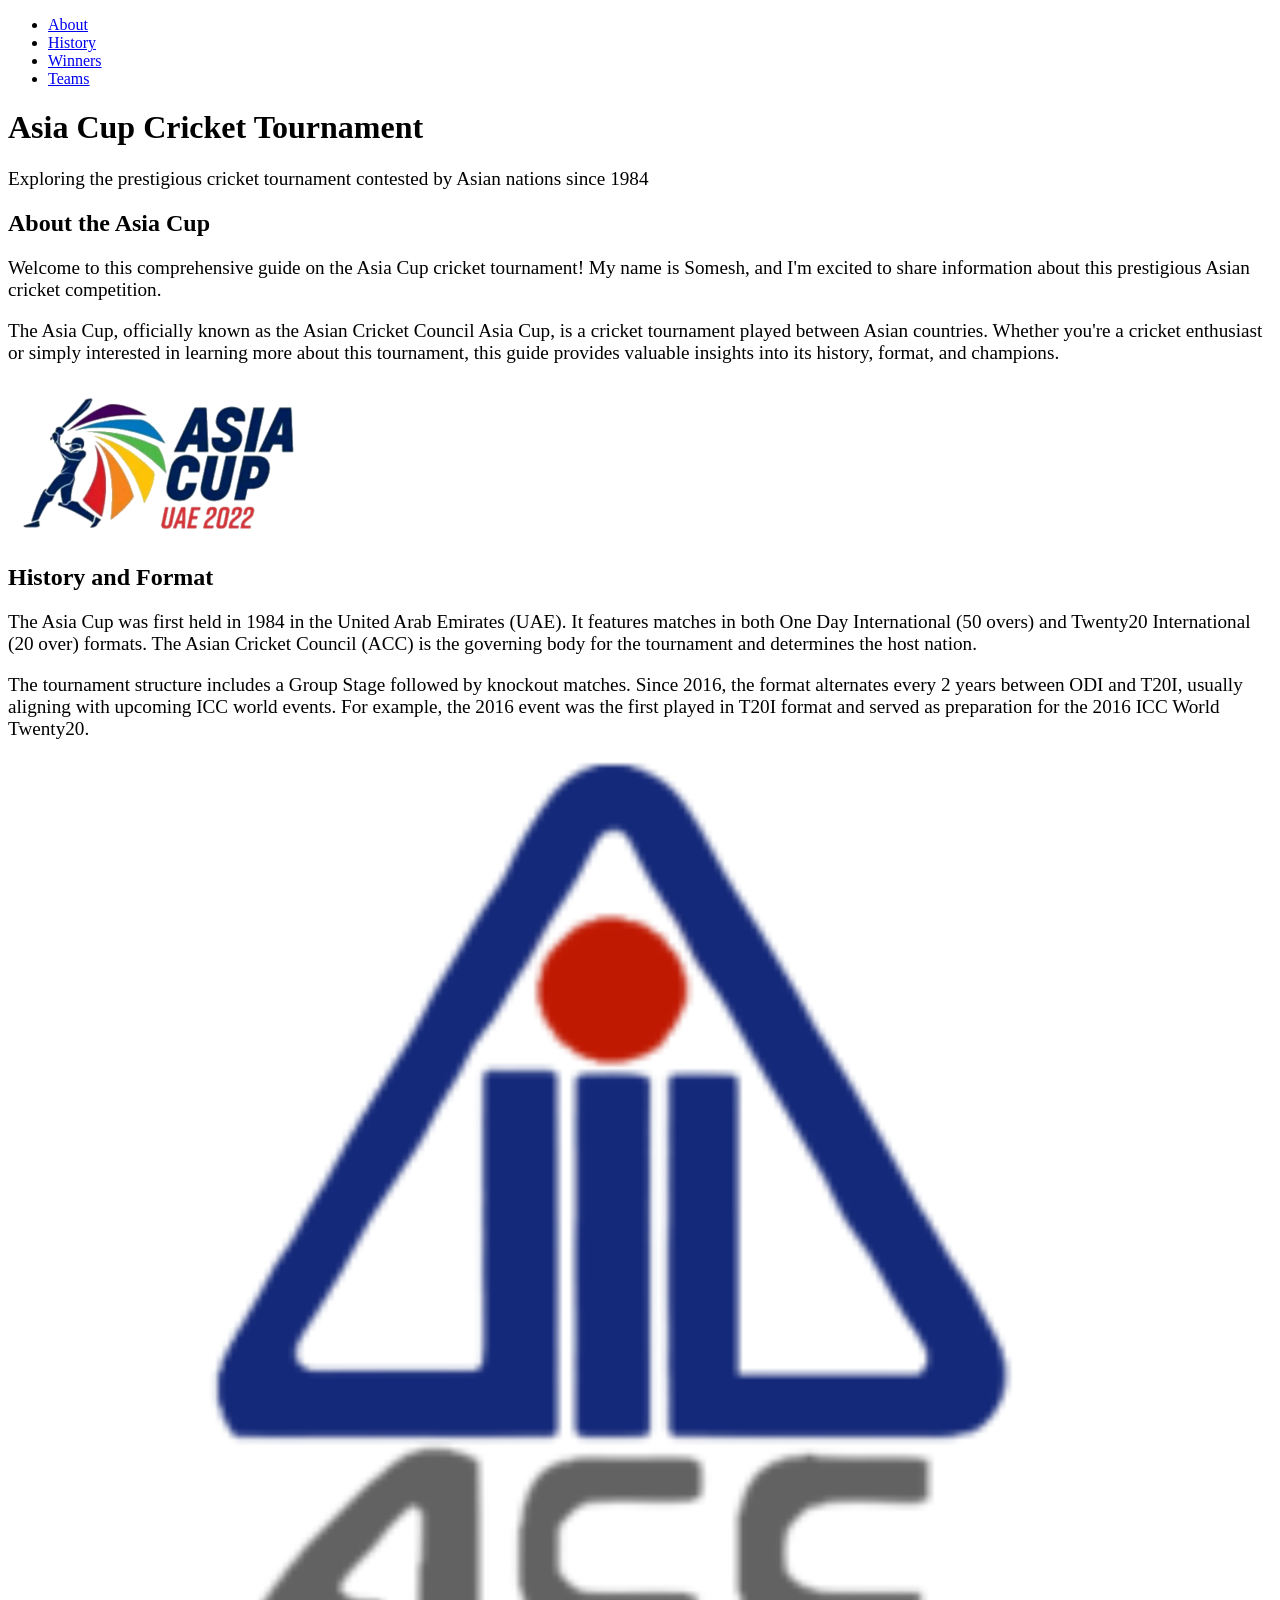
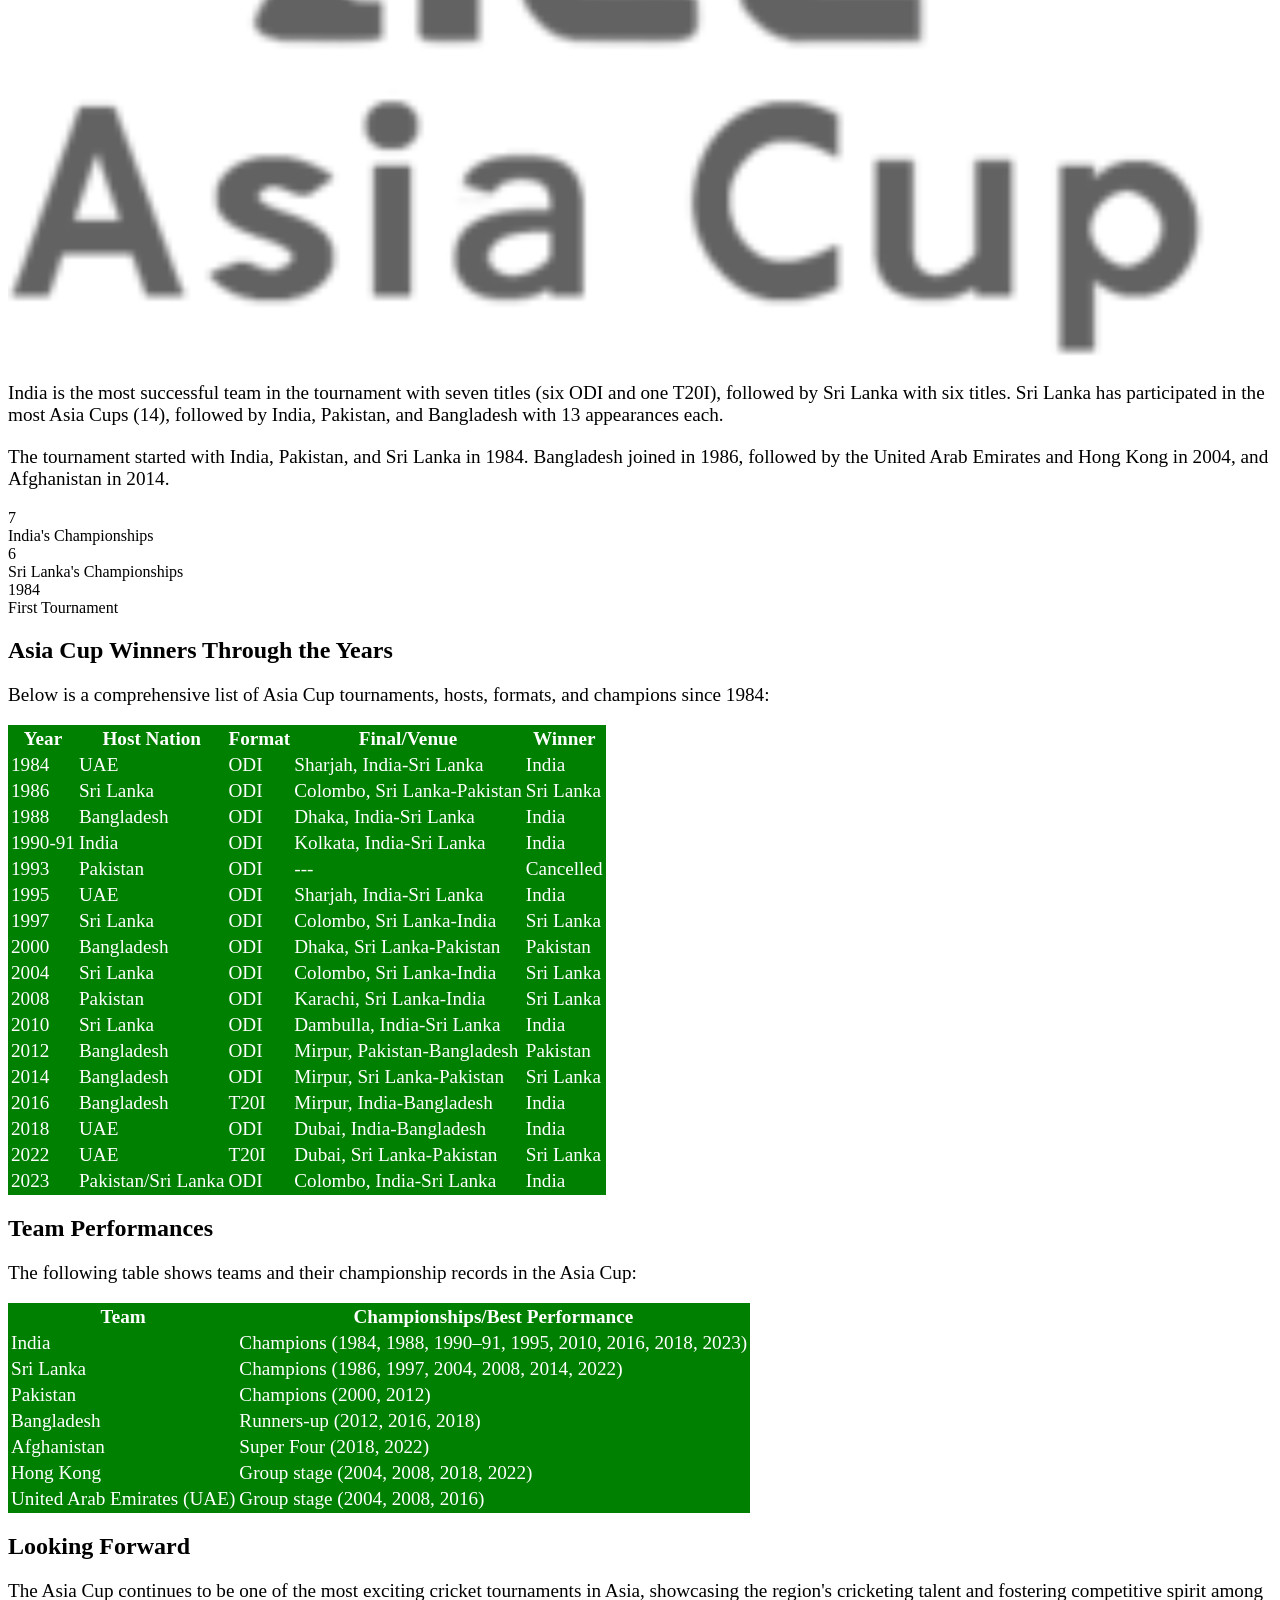
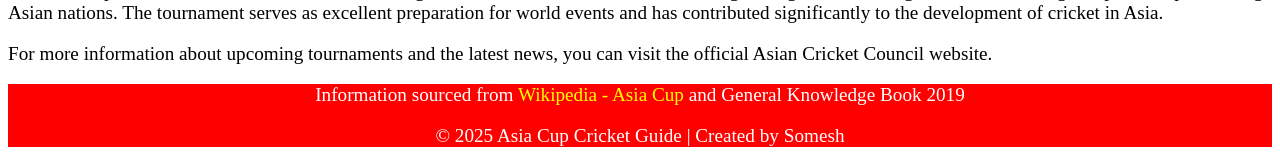
==== commit 4516fb9b: "Update index.html" ====
--- a/index.html
+++ b/index.html
@@ -6,242 +6,81 @@
     <meta name="viewport" content="width=device-width, initial-scale=1.0">
     <meta name="google-site-verification" content="39ZZ3-L82EYcv0VTe3pwv89gAWM722PLMwTSC3e5MtI" />
     <title>Asia Cup Cricket - History and Champions</title>
-    <style>
-        :root {
-            --primary-color: #1e3a8a;
-            --secondary-color: #4ade80;
-            --accent-color: #f59e0b;
-            --text-color: #333;
-            --light-bg: #f9fafb;
-            --table-header: #1e3a8a;
-            --table-row-even: #e5edff;
-            --table-row-odd: #ffffff;
+    <link rel="stylesheet" href="style.css">
+    <!-- Add this to the <head> section of your HTML -->
+
+<!-- Improved Meta Tags -->
+<meta name="description" content="Comprehensive guide to the Asia Cup cricket tournament - history, winners, formats, and team performances since 1984. Learn about India's 8 championships, Sri Lanka's 6 titles, and more.">
+<meta name="keywords" content="Asia Cup, cricket tournament, Asian Cricket Council, India cricket, Sri Lanka cricket, Pakistan cricket, ODI cricket, T20I cricket, cricket history, cricket championships">
+<meta name="author" content="Somesh">
+
+<!-- Open Graph Tags for Social Media Sharing -->
+<meta property="og:title" content="Asia Cup Cricket - History and Champions">
+<meta property="og:description" content="Explore the complete history of Asia Cup cricket tournament, featuring champions, host nations, and tournament formats since 1984.">
+<meta property="og:image" content="Asia_Cup_(logo).svg.png">
+<meta property="og:url" content="https://your-website-url.com">
+<meta property="og:type" content="website">
+
+<!-- Twitter Card Tags -->
+<meta name="twitter:card" content="summary_large_image">
+<meta name="twitter:title" content="Asia Cup Cricket - History and Champions">
+<meta name="twitter:description" content="Comprehensive resource on Asia Cup cricket history, winners, and tournament stats since 1984.">
+<meta name="twitter:image" content="Asia_Cup_(logo).svg.png">
+
+<!-- Canonical URL -->
+<link rel="canonical" href="https://your-website-url.com">
+
+<!-- Schema.org Structured Data for Rich Results -->
+<script type="application/ld+json">
+{
+  "@context": "https://schema.org",
+  "@type": "SportsEvent",
+  "name": "Asia Cup Cricket Tournament",
+  "description": "The Asia Cup is a cricket tournament for Asian nations organized by the Asian Cricket Council.",
+  "url": "https://your-website-url.com",
+  "organizer": {
+    "@type": "Organization",
+    "name": "Asian Cricket Council",
+    "url": "https://www.asiancricket.org"
+  },
+  "subEvent": [
+    {
+      "@type": "SportsEvent",
+      "name": "Asia Cup 2023",
+      "location": {
+        "@type": "Place",
+        "name": "Pakistan/Sri Lanka",
+        "address": {
+          "@type": "PostalAddress",
+          "addressCountry": "Sri Lanka"
         }
-        
-        * {
-            margin: 0;
-            padding: 0;
-            box-sizing: border-box;
+      },
+      "winner": {
+        "@type": "SportsTeam",
+        "name": "India"
+      }
+    },
+    {
+      "@type": "SportsEvent",
+      "name": "Asia Cup 2022",
+      "location": {
+        "@type": "Place",
+        "name": "United Arab Emirates",
+        "address": {
+          "@type": "PostalAddress",
+          "addressCountry": "UAE"
         }
-        
-        body {
-            font-family: 'Segoe UI', Tahoma, Geneva, Verdana, sans-serif;
-            line-height: 1.6;
-            color: var(--text-color);
-            background-color: var(--light-bg);
-        }
-        
-        .container {
-            max-width: 1200px;
-            margin: 0 auto;
-            padding: 0 20px;
-        }
-        
-        header {
-            background-color: var(--primary-color);
-            color: white;
-            padding: 1rem 0;
-            position: sticky;
-            top: 0;
-            z-index: 100;
-        }
-        
-        nav ul {
-            display: flex;
-            list-style: none;
-            justify-content: center;
-            gap: 2rem;
-        }
-        
-        nav a {
-            color: white;
-            text-decoration: none;
-            font-weight: 500;
-            transition: color 0.3s;
-        }
-        
-        nav a:hover {
-            color: var(--accent-color);
-        }
-        
-        main {
-            padding: 2rem 0;
-        }
-        
-        section {
-            margin-bottom: 3rem;
-        }
-        
-        h1, h2, h3 {
-            color: var(--primary-color);
-            margin-bottom: 1rem;
-        }
-        
-        h1 {
-            font-size: 2.5rem;
-            text-align: center;
-            margin-bottom: 1.5rem;
-        }
-        
-        h2 {
-            font-size: 2rem;
-            border-bottom: 2px solid var(--secondary-color);
-            padding-bottom: 0.5rem;
-            margin-top: 2rem;
-        }
-        
-        p {
-            margin-bottom: 1.2rem;
-            font-size: 1.1rem;
-        }
-        
-        .hero {
-            text-align: center;
-            padding: 2rem 0;
-            background-color: var(--primary-color);
-            color: white;
-            margin-bottom: 2rem;
-            border-radius: 8px;
-        }
-        
-        .hero h1 {
-            color: white;
-        }
-        
-        .hero p {
-            max-width: 800px;
-            margin: 0 auto 1rem;
-        }
-        
-        .intro {
-            display: flex;
-            align-items: center;
-            gap: 2rem;
-            margin-bottom: 2rem;
-        }
-        
-        @media (max-width: 768px) {
-            .intro {
-                flex-direction: column;
-            }
-        }
-        
-        .intro-text {
-            flex: 3;
-        }
-        
-        .intro-image {
-            flex: 1;
-            text-align: center;
-        }
-        
-        img {
-            max-width: 100%;
-            height: auto;
-            border-radius: 8px;
-            box-shadow: 0 4px 6px rgba(0, 0, 0, 0.1);
-        }
-        
-        .logo-container {
-            text-align: center;
-            margin: 2rem 0;
-        }
-        
-        .logo {
-            height: 250px;
-            width: auto;
-        }
-        
-        table {
-            width: 100%;
-            border-collapse: collapse;
-            margin: 2rem 0;
-            box-shadow: 0 4px 6px rgba(0, 0, 0, 0.1);
-            border-radius: 8px;
-            overflow: hidden;
-        }
-        
-        th, td {
-            padding: 1rem;
-            text-align: left;
-            border: none;
-        }
-        
-        th {
-            background-color: var(--table-header);
-            color: white;
-            font-weight: 600;
-        }
-        
-        tr:nth-child(even) {
-            background-color: var(--table-row-even);
-        }
-        
-        tr:nth-child(odd) {
-            background-color: var(--table-row-odd);
-        }
-        
-        footer {
-            background-color: var(--primary-color);
-            color: white;
-            text-align: center;
-            padding: 1.5rem 0;
-            margin-top: 3rem;
-        }
-        
-        footer a {
-            color: var(--accent-color);
-            text-decoration: none;
-            font-weight: 500;
-        }
-        
-        footer a:hover {
-            text-decoration: underline;
-        }
-        
-        .stats-container {
-            display: grid;
-            grid-template-columns: repeat(auto-fit, minmax(300px, 1fr));
-            gap: 2rem;
-            margin: 2rem 0;
-        }
-        
-        .stat-card {
-            background-color: white;
-            border-radius: 8px;
-            padding: 1.5rem;
-            box-shadow: 0 4px 6px rgba(0, 0, 0, 0.1);
-            text-align: center;
-        }
-        
-        .stat-number {
-            font-size: 3rem;
-            font-weight: bold;
-            color: var(--primary-color);
-        }
-        
-        .stat-title {
-            font-size: 1.2rem;
-            color: var(--text-color);
-        }
-        
-        @media (max-width: 768px) {
-            nav ul {
-                flex-direction: column;
-                gap: 0.5rem;
-                text-align: center;
-            }
-            
-            table {
-                display: block;
-                overflow-x: auto;
-            }
-            
-            .stat-card {
-                padding: 1rem;
-            }
-        }
-    </style>
+      },
+      "winner": {
+        "@type": "SportsTeam",
+        "name": "Sri Lanka"
+      }
+    }
+  ],
+  "sport": "Cricket"
+}
+</script>
+
 </head>
 <body>
     <header>
--- a/style.css
+++ b/style.css
@@ -0,0 +1,30 @@
+p {
+    font-size: larger;
+    font-family: cursive;
+}
+.img1 {
+    float: left;
+}
+.img2 {
+    height: 250px;
+    width: 250px;
+}
+table {
+    border-color: black solid;
+    background-color: green;
+    color: white;
+    font-size: larger;
+    font-family: cursive;
+}
+footer {
+    left: 0;
+    bottom: 0;
+    width: 100%;
+    background-color: red;
+    color: white;
+    text-align: center;
+}
+footer a {
+    text-decoration: none;
+    color: yellow;
+}
